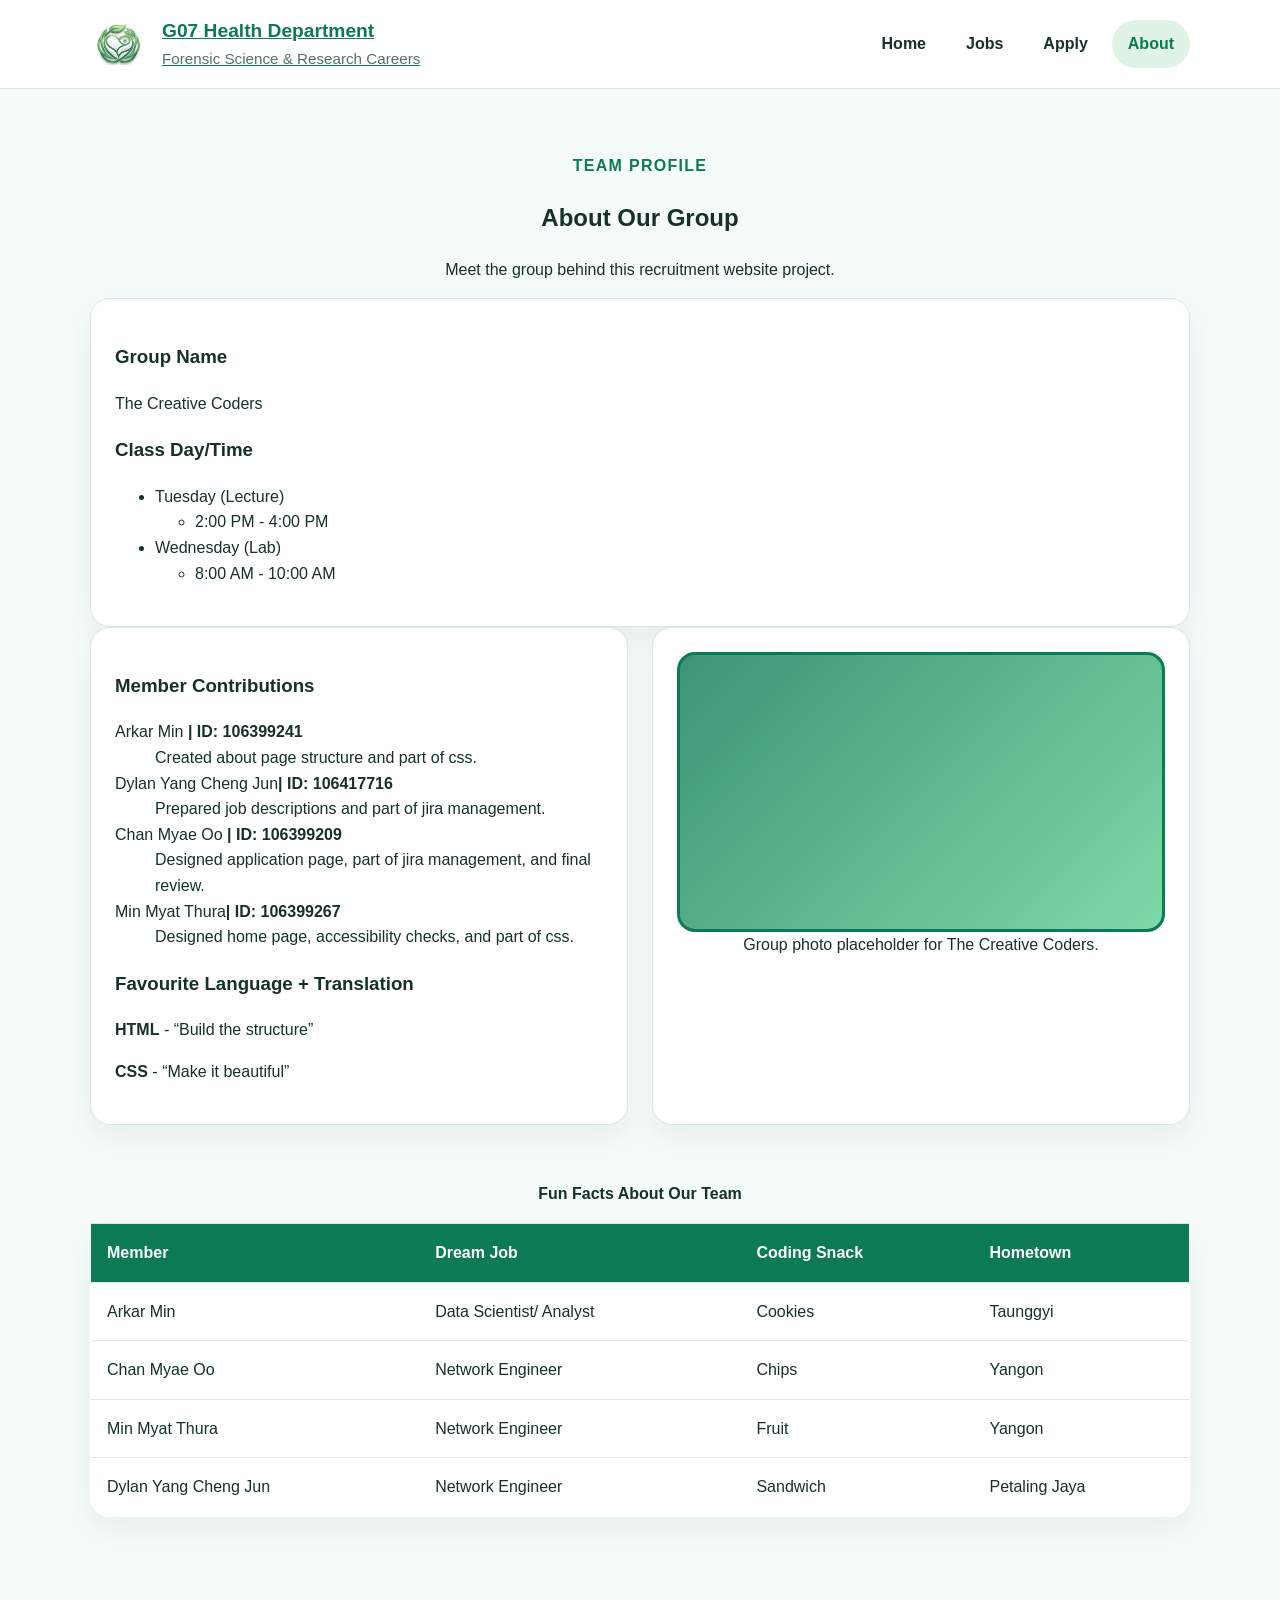
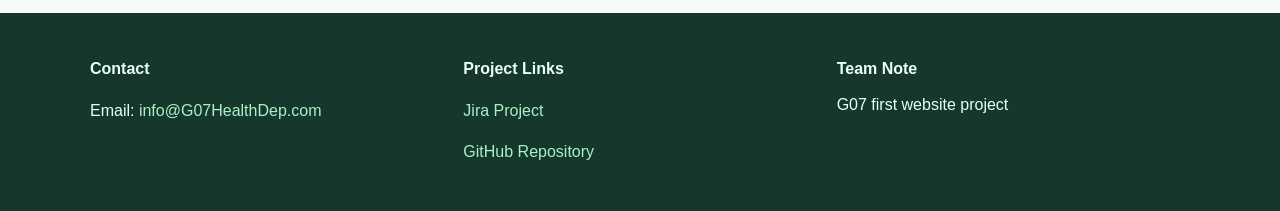
==== about.html @ f12ca59e "Merge branch 'main' of https://github.com/ChanMyae00/G07-Health-Recruitment-Web" ====
<!DOCTYPE html>
<html lang="en">
<head>
  <meta charset="UTF-8">
  <meta name="viewport" content="width=device-width, initial-scale=1.0">
  <meta name="description" content="About the team behind G07 Health Department website.">
  <title>G07 Health Department | About</title>
  <link rel="stylesheet" href="styles.css">
  <style>
    .student-id { font-weight: 700; }
  </style>
</head>
<body>
  <a class="skip-link" href="#main-content">Skip to main content</a>

  <header class="site-header">
    <div class="container nav-wrap">
     <a href="index.html" class="brand">
  <div class="brand-icon" aria-hidden="true"><img src="./LOGO.png" alt="G07 Health Department Logo"></div>
  <div>
    <h1 class="brand-name">G07 Health Department</h1>
    <p class="brand-tagline">Forensic Science & Research Careers</p>
  </div>
</a>

      <nav aria-label="Main navigation">
        <ul class="nav-menu">
          <li><a href="index.html">Home</a></li>
          <li><a href="jobs.html">Jobs</a></li>
          <li><a href="apply.html">Apply</a></li>
          <li><a href="about.html" aria-current="page">About</a></li>
        </ul>
      </nav>
    </div>
  </header>

  <main id="main-content" class="container section">
    <header class="page-header">
      <p class="eyebrow">Team Profile</p>
      <h2>About Our Group</h2>
      <p>Meet the group behind this recruitment website project.</p>
    </header>

    <section class="card">
      <h3>Group Name</h3>
      <p>The Creative Coders</p>

      <h3>Class Day/Time</h3>
      <ul>
        <li>Tuesday (Lecture)
          <ul>
            <li>2:00 PM - 4:00 PM</li>
          </ul>
        </li>
        <li>Wednesday (Lab)
          <ul>
            <li>8:00 AM - 10:00 AM</li>
          </ul>
        </li>
      </ul>
    </section>

    <section class="about-layout">
      <article class="card">
        <h3>Member Contributions</h3>
        <dl>
          <dt>Arkar Min <span class="student-id">| ID: 106399241</span></dt>
          <dd>Created about page structure and part of css.</dd>

          <dt>Dylan Yang Cheng Jun<span class="student-id">| ID: 106417716</span></dt>
          <dd>Prepared job descriptions and part of jira management.</dd>

          <dt>Chan Myae Oo <span class="student-id">| ID: 106399209</span></dt>
          <dd>Designed application page, part of jira management, and final review.</dd>

          <dt>Min Myat Thura<span class="student-id">| ID: 106399267</span></dt>
          <dd>Designed home page, accessibility checks, and part of css.</dd>
        </dl>

        <h3>Favourite Language + Translation</h3>
        <p><strong>HTML</strong> - “Build the structure”</p>
        <p><strong>CSS</strong> - “Make it beautiful”</p>
      </article>

      <article class="card">
        <figure class="team-figure">
          <div class="team-photo" role="img" aria-label="Placeholder group photo for the website team"></div>
          <figcaption>Group photo placeholder for The Creative Coders.</figcaption>
        </figure>
      </article>
    </section>

    <section class="section">
      <table class="fun-table">
        <caption>Fun Facts About Our Team</caption>
        <thead>
          <tr>
            <th scope="col">Member</th>
            <th scope="col">Dream Job</th>
            <th scope="col">Coding Snack</th>
            <th scope="col">Hometown</th>
          </tr>
        </thead>
        <tbody>
          <tr>
            <td>Arkar Min</td>
            <td>Data Scientist/ Analyst</td>
            <td>Cookies</td>
            <td>Taunggyi</td>
          </tr>
          <tr>
            <td>Chan Myae Oo</td>
            <td>Network Engineer</td>
            <td>Chips</td>
            <td>Yangon</td>
          </tr>
          <tr>
            <td>Min Myat Thura</td>
            <td>Network Engineer</td>
            <td>Fruit</td>
            <td>Yangon</td>
          </tr>
          <tr>
            <td>Dylan Yang Cheng Jun</td>
            <td>Network Engineer</td>
            <td>Sandwich</td>
            <td>Petaling Jaya</td>
          </tr>
        </tbody>
      </table>
    </section>
  </main>

  <footer class="site-footer">
    <div class="container footer-grid">
      <div>
        <h2>Contact</h2>
        <p>Email: <a href="mailto:info@G07HealthDep.com">info@G07HealthDep.com</a></p>
      </div>
      <div>
        <h2>Project Links</h2>
        <p><a href="#">Jira Project</a></p>
        <p><a href="#">GitHub Repository</a></p>
      </div>
      <div>
        <h2>Team Note</h2>
        <p style="margin-top: 0;">G07 first website project</p>
      </div>
    </div>
  </footer>
</body>
</html>
---- styles.css ----
/* =========================
   G07 Health Department CSS
   Basic, clean, and modern
   ========================= */

/* Reset / base styles */
* {
  box-sizing: border-box;
}

html {
  scroll-behavior: smooth;
}

body {
  margin: 0;
  font-family: Arial, Helvetica, sans-serif;
  line-height: 1.6;
  color: #173128;
  background: #f5fbf7;
}

img {
  max-width: 100%;
  display: block;
}

a {
  color: #0c7a52;
}

a:hover,
a:focus {
  color: #09573b;
}

.container {
  width: min(1100px, 92%);
  margin: 0 auto;
}

.section {
  padding: 3rem 0;
}

.section-soft {
  background: #eaf7f0;
  padding: 3rem 0;
}

.section-title,
.page-header {
  text-align: center;
}

.eyebrow {
  color: #0c7a52;
  font-weight: bold;
  text-transform: uppercase;
  letter-spacing: 0.08em;
  margin-bottom: 0.5rem;
}

/* Accessibility */
.skip-link {
  position: absolute;
  left: -9999px;
  top: 0;
  background: #ffffff;
  color: #000000;
  padding: 0.75rem 1rem;
  z-index: 999;
}

.skip-link:focus {
  left: 1rem;
  top: 1rem;
}

/* Header / navigation */
.site-header {
  background: #ffffff;
  border-bottom: 1px solid #d7eadf;
  position: sticky;
  top: 0;
  z-index: 20;
}

.nav-wrap {
  display: flex;
  justify-content: space-between;
  align-items: center;
  gap: 1rem;
  padding: 1rem 0;
}

.brand {
  display: flex;
  align-items: center;
  gap: 1rem;
}

.brand-icon {
  width: 56px;
  height: 56px;
  border-radius: 50%;
  display: grid;
  place-items: center;
  font-weight: bold;
}

.brand-name {
  font-size: 1.2rem;
  margin: 0;
}

.brand-tagline {
  margin: 0;
  color: #527267;
  font-size: 0.95rem;
}

.nav-menu {
  list-style: none;
  display: flex;
  flex-wrap: wrap;
  gap: 0.5rem;
  margin: 0;
  padding: 0;
}

.nav-menu a {
  text-decoration: none;
  display: inline-block;
  padding: 0.7rem 1rem;
  border-radius: 999px;
  color: #173128;
  font-weight: bold;
}

.nav-menu a:hover,
.nav-menu a:focus,
.nav-menu a[aria-current="page"] {
  background: #dff3e7;
  color: #0c7a52;
}

/* Buttons */
.button {
  display: inline-block;
  background: #0c7a52;
  color: #ffffff;
  text-decoration: none;
  border: 2px solid #0c7a52;
  padding: 0.85rem 1.2rem;
  border-radius: 999px;
  font-weight: bold;
  cursor: pointer;
}

.button:hover,
.button:focus {
  background: #09573b;
  border-color: #09573b;
  color: #ffffff;
}

.button-secondary {
  background: transparent;
  color: #0c7a52;
}

/* Hero / slideshow */
.hero {
  padding: 1.5rem 0 2rem;
}

.hero-slider {
  position: relative;
  overflow: hidden;
  border-radius: 24px;
  min-height: 520px;
  background: #dff3e7;
  box-shadow: 0 20px 40px rgba(17, 59, 42, 0.08);
}

.slides-track {
  display: flex;
  width: 300%;
  height: 520px;
  animation: slideShow 15s infinite;
}

.slide {
  width: 100%;
  min-height: 520px;
  background-size: cover;
  background-position: center;
}

.slide-one {
  background-image:
    linear-gradient(rgba(6, 52, 35, 0.35), rgba(6, 52, 35, 0.35)),
    url('https://images.unsplash.com/photo-1579154204601-01588f351e67?auto=format&fit=crop&w=1400&q=80');
}

.slide-two {
  background-image:
    linear-gradient(rgba(6, 52, 35, 0.35), rgba(6, 52, 35, 0.35)),
    url('https://dam.northwell.edu/m/7c26de5052c32b5d/Drupal-web_KIWH_AdobeStock_503731162.jpg');
}

.slide-three {
  background-image:
    linear-gradient(rgba(6, 52, 35, 0.35), rgba(6, 52, 35, 0.35)),
    url('https://images.unsplash.com/photo-1530497610245-94d3c16cda28?auto=format&fit=crop&w=1400&q=80');
}

.hero-overlay {
  position: absolute;
  inset: 0;
  display: flex;
  flex-direction: column;
  justify-content: center;
  align-items: flex-start;
  padding: 2rem;
  color: #ffffff;
  max-width: 700px;
}

.hero-overlay h2 {
  font-size: clamp(2rem, 4vw, 3.5rem);
  line-height: 1.1;
  margin: 0 0 1rem;
}

.hero-actions {
  display: flex;
  gap: 1rem;
  flex-wrap: wrap;
  margin-top: 1rem;
}

@keyframes slideShow {
  0%, 28% {
    transform: translateX(0);
  }
  33%, 61% {
    transform: translateX(-33.3333%);
  }
  66%, 94% {
    transform: translateX(-66.6666%);
  }
  100% {
    transform: translateX(0);
  }
}

/* Cards and grids */
.two-column,
.about-layout {
  display: grid;
  grid-template-columns: 1fr 1fr;
  gap: 1.5rem;
}

.grid-three {
  display: grid;
  grid-template-columns: repeat(3, 1fr);
  gap: 1.5rem;
}

.card,
.job-card,
.application-form,
.fun-table {
  background: #ffffff;
  border: 1px solid #d7eadf;
  border-radius: 20px;
  box-shadow: 0 12px 30px rgba(17, 59, 42, 0.06);
}

.card,
.job-card,
.application-form {
  padding: 1.5rem;
}

.feature-list {
  padding-left: 1.25rem;
}

/* Jobs page */
.job-aside {
  float: right;
  width: 25%;
  border: 2px solid #b7dfc7;
  margin: 0 0 1.5rem 1.5rem;
  padding: 1rem;
  border-radius: 18px;
  background: #f4fbf7;
}

.job-listing {
  display: grid;
  gap: 1.5rem;
}

.job-meta {
  margin: 0.25rem 0;
  color: #527267;
}

/* Apply form */
.application-form {
  max-width: 920px;
  margin: 0 auto;
}

.form-grid {
  display: grid;
  grid-template-columns: repeat(2, 1fr);
  gap: 1rem 1.25rem;
}

.full-width,
fieldset {
  grid-column: 1 / -1;
}

label,
legend {
  display: block;
  font-weight: bold;
  margin-bottom: 0.5rem;
}

input,
select,
textarea,
button {
  font: inherit;
}

input,
select,
textarea {
  resize: none;
  width: 100%;
  padding: 0.85rem 1rem;
  border: 1px solid #b7dfc7;
  border-radius: 12px;
  background: #ffffff;
}

fieldset {
  border: 1px solid #b7dfc7;
  border-radius: 12px;
  padding: 1rem;
}

fieldset label {
  display: inline-block;
  margin-right: 1rem;
  font-weight: normal;
}

.form-actions {
  display: flex;
  gap: 1rem;
  flex-wrap: wrap;
  margin-top: 1.5rem;
}

/* About page */
.team-figure {
  margin: 0;
  text-align: center;
}

.team-photo {
  min-height: 280px;
  border: 3px solid #0c7a52;
  border-radius: 18px;
  background:
    linear-gradient(135deg, rgba(12, 122, 82, 0.8), rgba(95, 207, 147, 0.8)),
    repeating-linear-gradient(
      45deg,
      rgba(255, 255, 255, 0.1),
      rgba(255, 255, 255, 0.1) 12px,
      rgba(255, 255, 255, 0.02) 12px,
      rgba(255, 255, 255, 0.02) 24px
    );
}

.fun-table {
  width: 100%;
  border-collapse: collapse;
  overflow: hidden;
}

.fun-table caption {
  font-weight: bold;
  margin-bottom: 1rem;
  padding-top: 0.5rem;
}

.fun-table th,
.fun-table td {
  padding: 1rem;
  border-bottom: 1px solid #d7eadf;
  text-align: left;
}

.fun-table th {
  background: #0c7a52;
  color: #ffffff;
}

.fun-table tbody tr:hover {
  background: #edf8f1;
}

/* Footer */
.site-footer {
  background: #16382c;
  color: #e9fff4;
  padding: 30px 0;

  width: 100%;
}

.footer-grid {
  width: min(1100px, 92%);
  margin: 0 auto;

  display: grid;
  grid-template-columns: repeat(3, 1fr);
  gap: 20px;
}

.site-footer a {
  color: #aaf0c8;
  text-decoration: none;
}

.site-footer a:hover {
  text-decoration: underline;
}

.site-footer h2 {
  font-size: 16px;
  margin-bottom: 10px;
}

/* Responsive */
@media (max-width: 900px) {
  .nav-wrap,
  .two-column,
  .about-layout,
  .grid-three,
  .footer-grid,
  .form-grid {
    grid-template-columns: 1fr;
  }

  .nav-wrap {
    display: block;
  }

  .nav-menu {
    margin-top: 1rem;
  }

  .job-aside {
    float: none;
    width: 100%;
    margin: 0 0 1.5rem;
  }

  .hero-slider,
  .slides-track,
  .slide {
    min-height: 440px;
    height: 440px;
  }
}

@media (max-width: 600px) {
  .hero-overlay {
    padding: 1.5rem;
  }

  .hero-actions,
  .form-actions {
    flex-direction: column;
  }

  .button {
    text-align: center;
  }
}
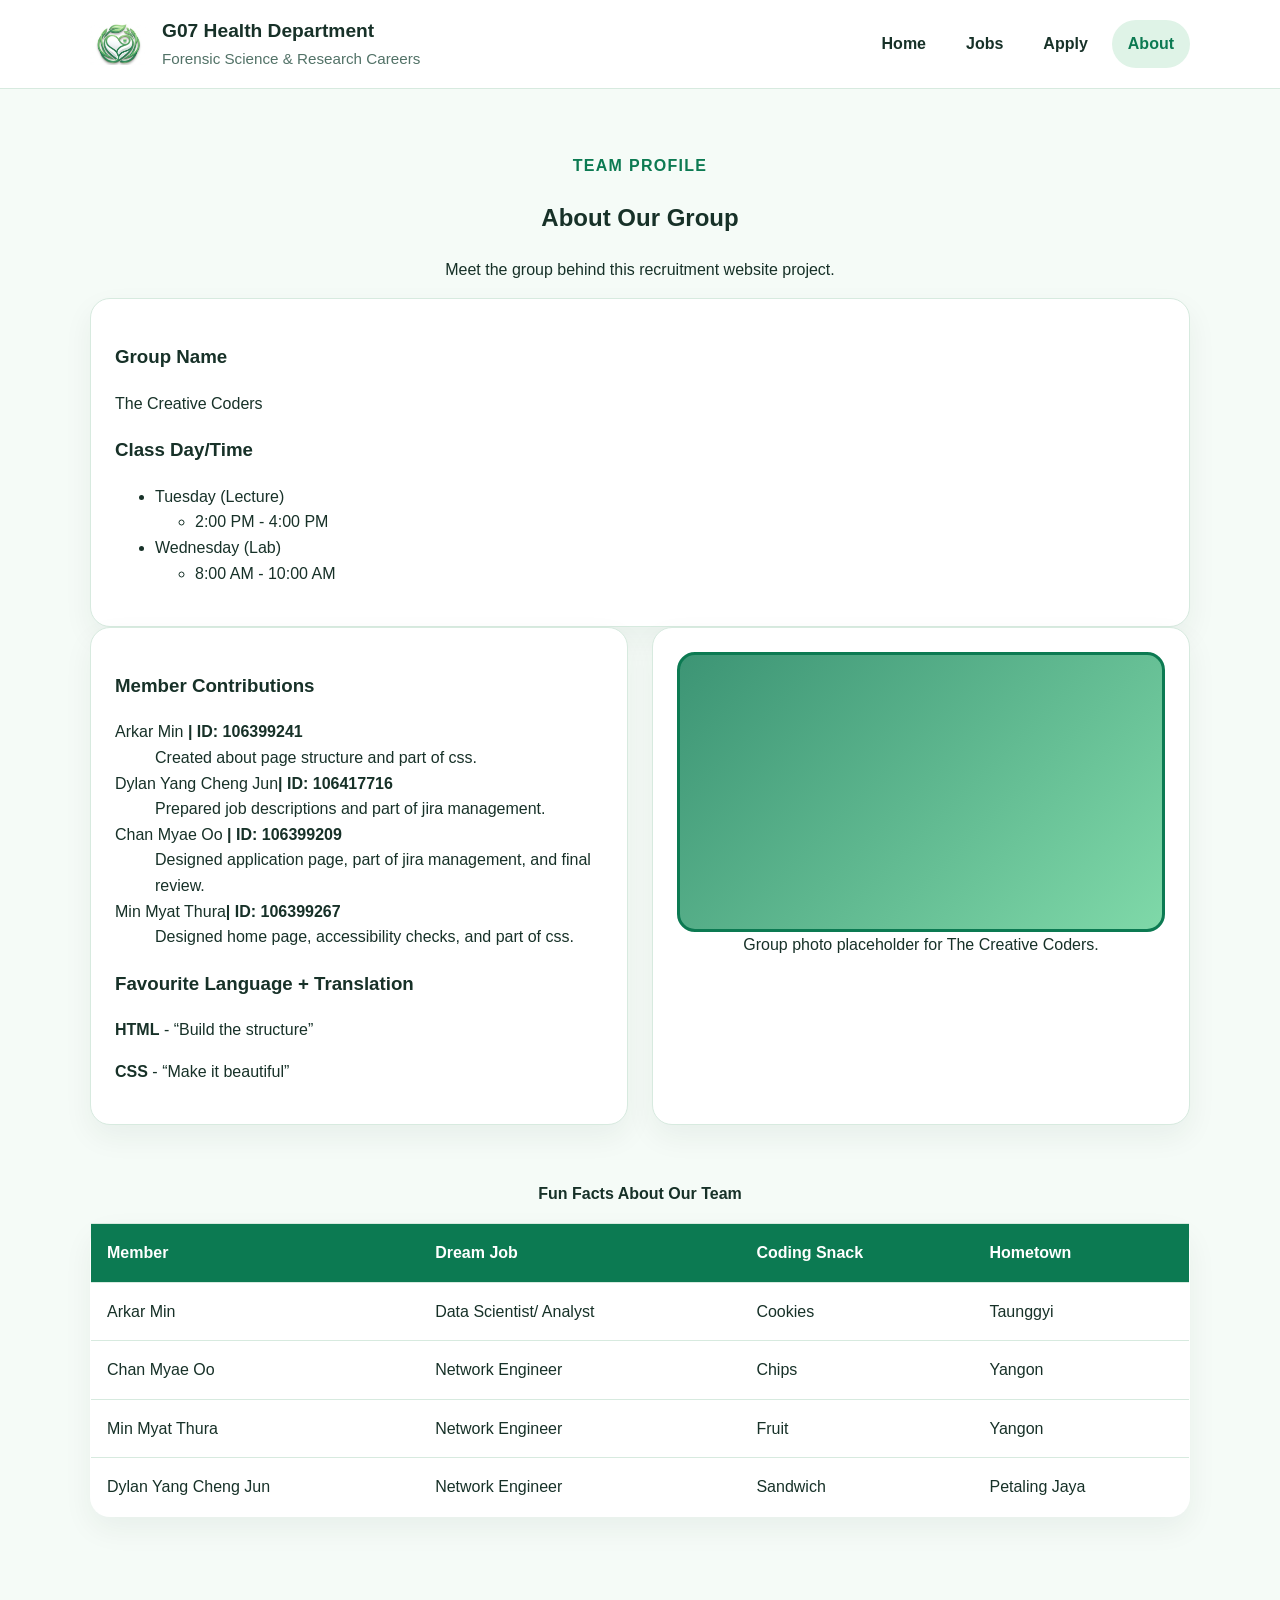
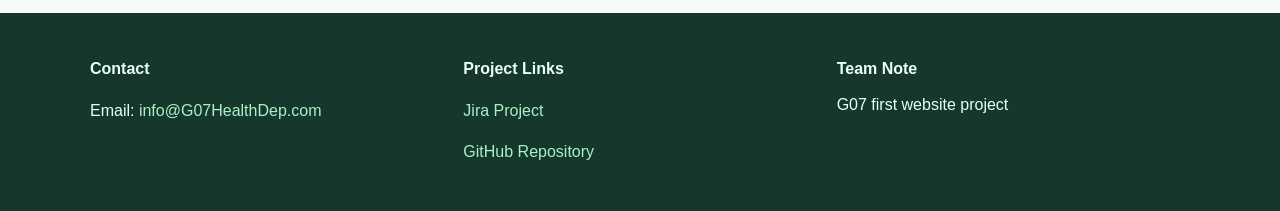
==== commit 25c88fb2: "modified:   about.html 	modified:   apply.html 	modified:   index.html 	modified:   jobs.html" ====
--- a/about.html
+++ b/about.html
@@ -140,7 +140,7 @@
       <div>
         <h2>Project Links</h2>
         <p><a href="#">Jira Project</a></p>
-        <p><a href="#">GitHub Repository</a></p>
+        <p><a href="https://github.com/ChanMyae00/G07-Health-Recruitment-Web.git">GitHub Repository</a></p>
       </div>
       <div>
         <h2>Team Note</h2>
--- a/styles.css
+++ b/styles.css
@@ -78,6 +78,18 @@
 }
 
 /* Header / navigation */
+
+.brand {
+  text-decoration: none;
+  color: inherit;
+}
+
+
+.nav-menu a {
+  text-decoration: none;
+}
+
+
 .site-header {
   background: #ffffff;
   border-bottom: 1px solid #d7eadf;
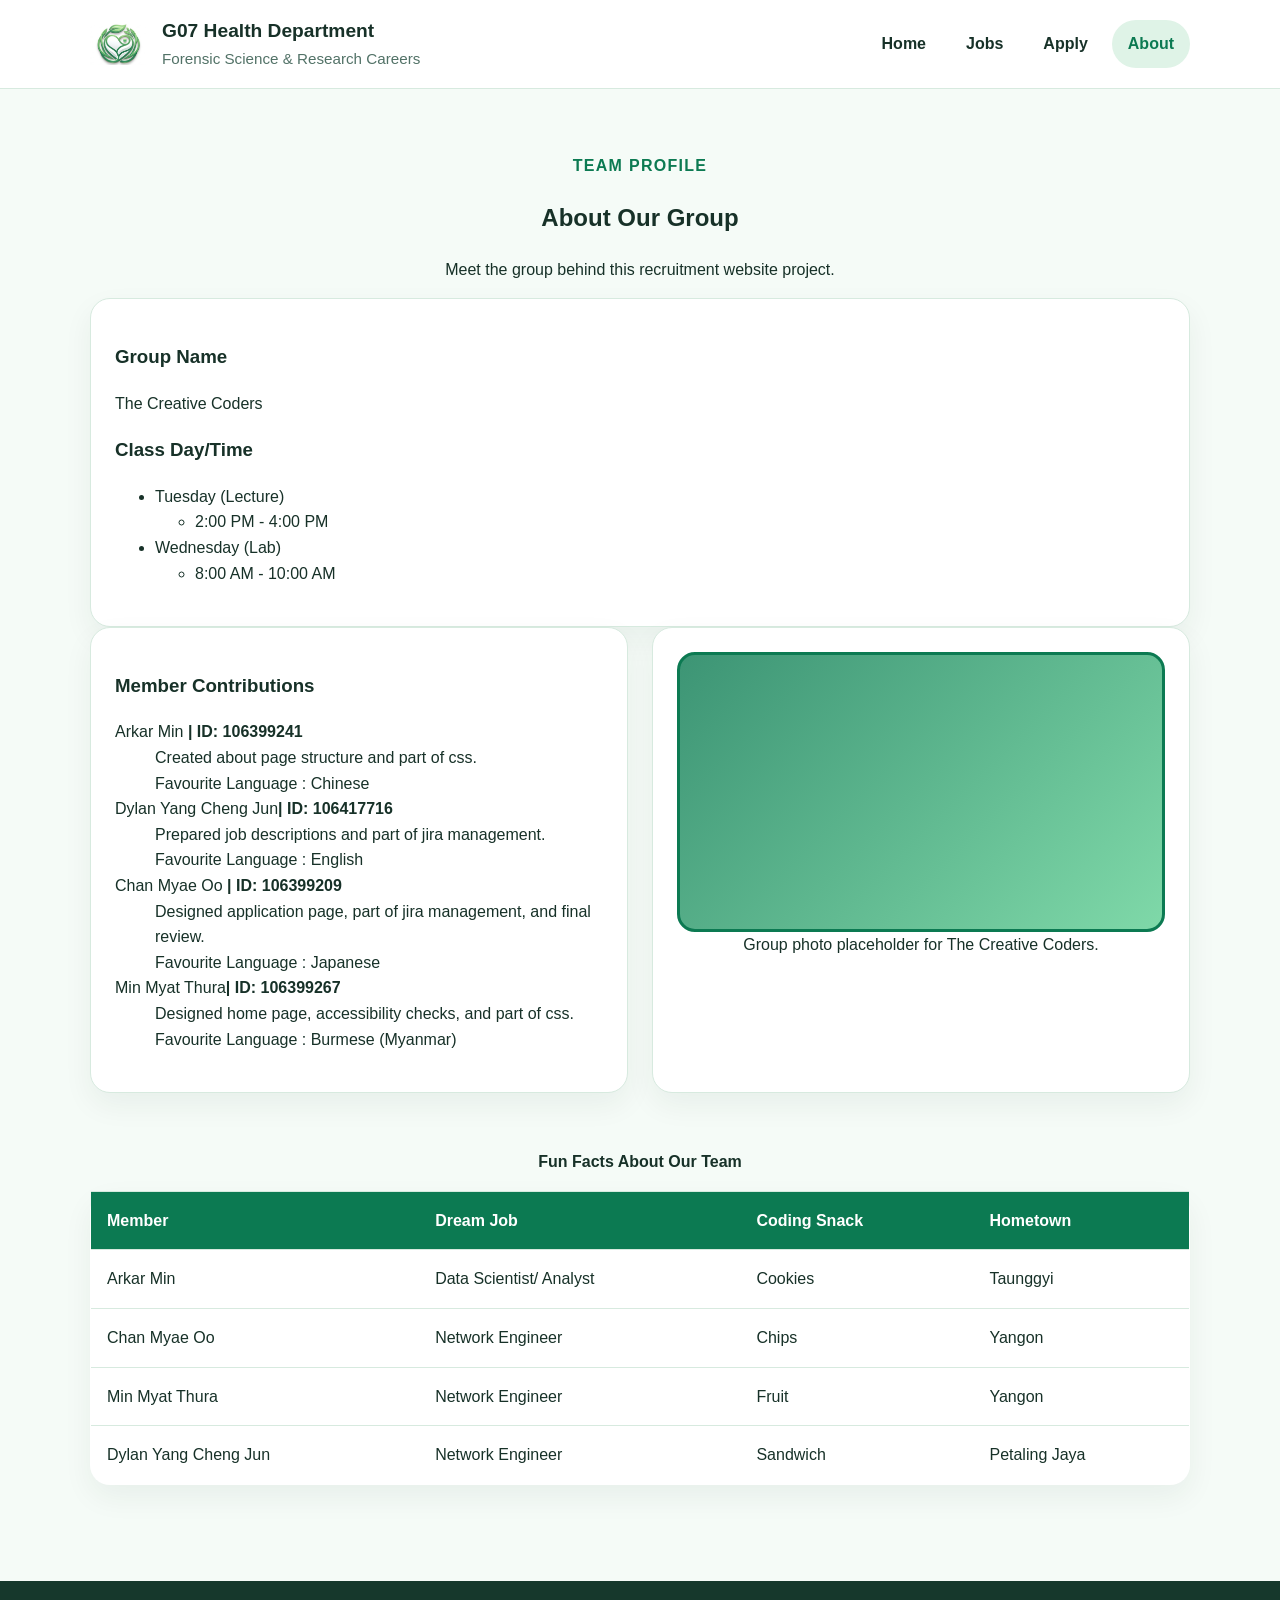
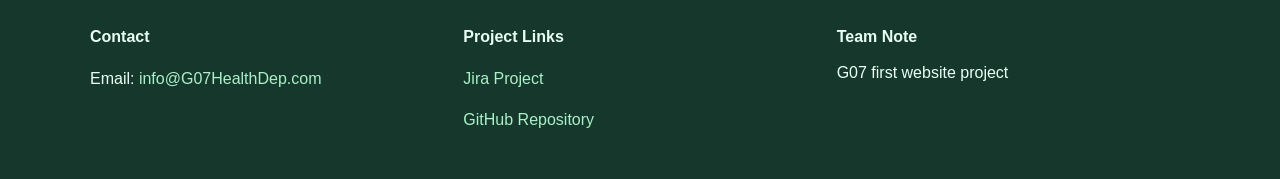
==== commit 8c0795bf: "modified:   about.html" ====
--- a/about.html
+++ b/about.html
@@ -66,20 +66,21 @@
         <dl>
           <dt>Arkar Min <span class="student-id">| ID: 106399241</span></dt>
           <dd>Created about page structure and part of css.</dd>
+          <dd>Favourite Language : Chinese</dd>
 
           <dt>Dylan Yang Cheng Jun<span class="student-id">| ID: 106417716</span></dt>
           <dd>Prepared job descriptions and part of jira management.</dd>
+          <dd>Favourite Language : English</dd>
 
           <dt>Chan Myae Oo <span class="student-id">| ID: 106399209</span></dt>
           <dd>Designed application page, part of jira management, and final review.</dd>
+          <dd>Favourite Language : Japanese</dd>
 
           <dt>Min Myat Thura<span class="student-id">| ID: 106399267</span></dt>
           <dd>Designed home page, accessibility checks, and part of css.</dd>
+          <dd>Favourite Language : Burmese (Myanmar)</dd>
         </dl>
 
-        <h3>Favourite Language + Translation</h3>
-        <p><strong>HTML</strong> - “Build the structure”</p>
-        <p><strong>CSS</strong> - “Make it beautiful”</p>
       </article>
 
       <article class="card">
@@ -140,7 +141,7 @@
       <div>
         <h2>Project Links</h2>
         <p><a href="#">Jira Project</a></p>
-        <p><a href="https://github.com/ChanMyae00/G07-Health-Recruitment-Web.git">GitHub Repository</a></p>
+        <p><a href="#">GitHub Repository</a></p>
       </div>
       <div>
         <h2>Team Note</h2>
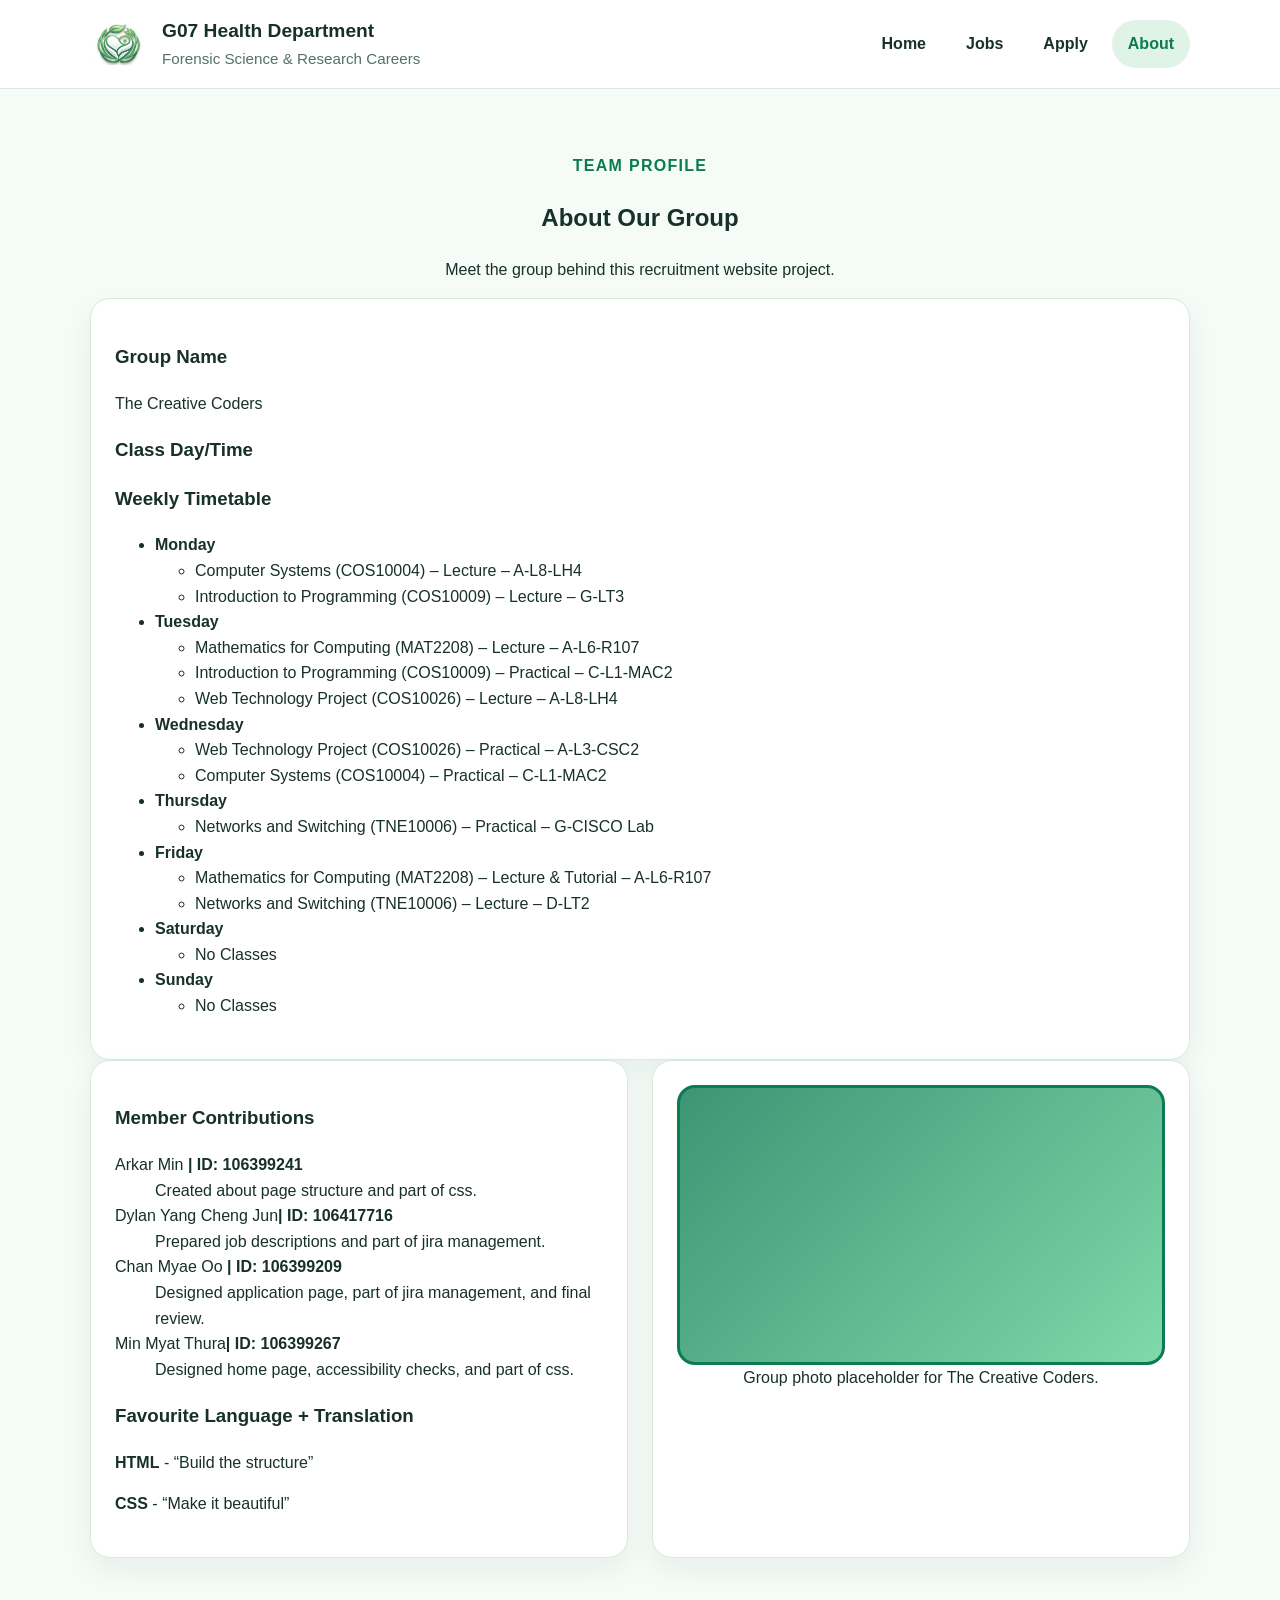
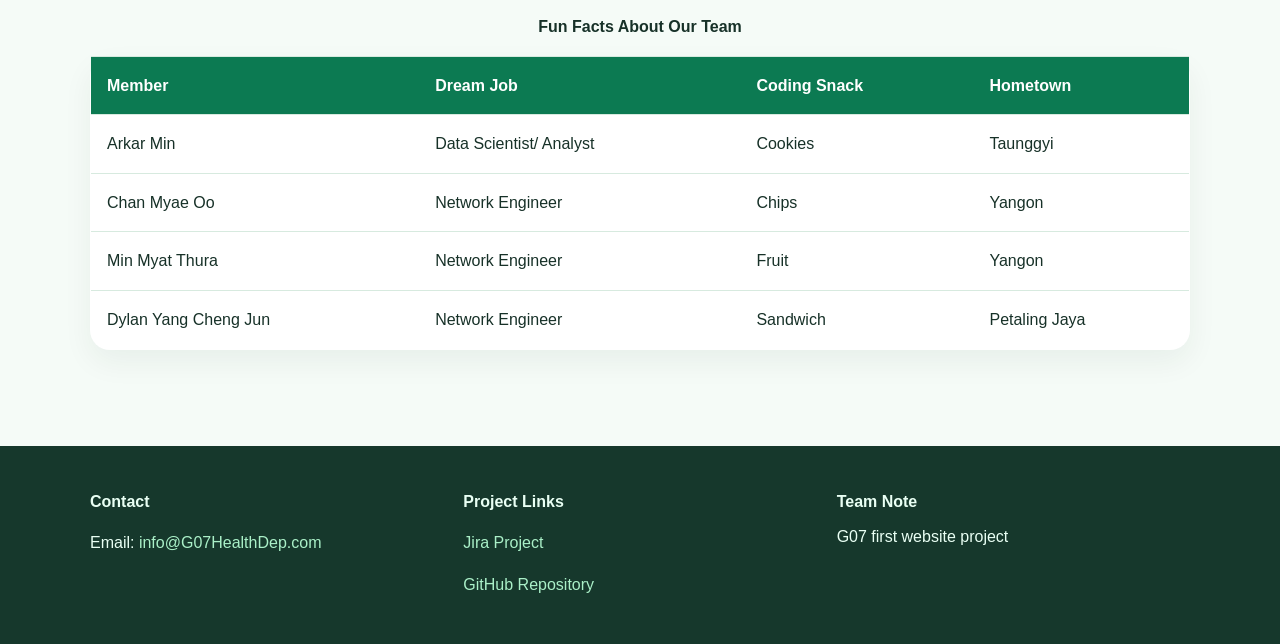
==== commit 346f859e: "modified:   about.html 	modified:   apply.html 	modified:   index.html 	modified:   jobs.html     mo" ====
--- a/about.html
+++ b/about.html
@@ -46,18 +46,56 @@
       <p>The Creative Coders</p>
 
       <h3>Class Day/Time</h3>
+       <h3>Weekly Timetable</h3>
+
+  <ul>
+    <li><strong>Monday</strong>
       <ul>
-        <li>Tuesday (Lecture)
-          <ul>
-            <li>2:00 PM - 4:00 PM</li>
-          </ul>
-        </li>
-        <li>Wednesday (Lab)
-          <ul>
-            <li>8:00 AM - 10:00 AM</li>
-          </ul>
-        </li>
+        <li>Computer Systems (COS10004) – Lecture – A-L8-LH4</li>
+        <li>Introduction to Programming (COS10009) – Lecture – G-LT3</li>
       </ul>
+    </li>
+
+    <li><strong>Tuesday</strong>
+      <ul>
+        <li>Mathematics for Computing (MAT2208) – Lecture – A-L6-R107</li>
+        <li>Introduction to Programming (COS10009) – Practical – C-L1-MAC2</li>
+        <li>Web Technology Project (COS10026) – Lecture – A-L8-LH4</li>
+      </ul>
+    </li>
+
+    <li><strong>Wednesday</strong>
+      <ul>
+        <li>Web Technology Project (COS10026) – Practical – A-L3-CSC2</li>
+        <li>Computer Systems (COS10004) – Practical – C-L1-MAC2</li>
+      </ul>
+    </li>
+
+    <li><strong>Thursday</strong>
+      <ul>
+        <li>Networks and Switching (TNE10006) – Practical – G-CISCO Lab</li>
+      </ul>
+    </li>
+
+    <li><strong>Friday</strong>
+      <ul>
+        <li>Mathematics for Computing (MAT2208) – Lecture & Tutorial – A-L6-R107</li>
+        <li>Networks and Switching (TNE10006) – Lecture – D-LT2</li>
+      </ul>
+    </li>
+
+    <li><strong>Saturday</strong>
+      <ul>
+        <li>No Classes</li>
+      </ul>
+    </li>
+
+    <li><strong>Sunday</strong>
+      <ul>
+        <li>No Classes</li>
+      </ul>
+    </li>
+  </ul>
     </section>
 
     <section class="about-layout">
@@ -66,21 +104,20 @@
         <dl>
           <dt>Arkar Min <span class="student-id">| ID: 106399241</span></dt>
           <dd>Created about page structure and part of css.</dd>
-          <dd>Favourite Language : Chinese</dd>
 
           <dt>Dylan Yang Cheng Jun<span class="student-id">| ID: 106417716</span></dt>
           <dd>Prepared job descriptions and part of jira management.</dd>
-          <dd>Favourite Language : English</dd>
 
           <dt>Chan Myae Oo <span class="student-id">| ID: 106399209</span></dt>
           <dd>Designed application page, part of jira management, and final review.</dd>
-          <dd>Favourite Language : Japanese</dd>
 
           <dt>Min Myat Thura<span class="student-id">| ID: 106399267</span></dt>
           <dd>Designed home page, accessibility checks, and part of css.</dd>
-          <dd>Favourite Language : Burmese (Myanmar)</dd>
         </dl>
 
+        <h3>Favourite Language + Translation</h3>
+        <p><strong>HTML</strong> - “Build the structure”</p>
+        <p><strong>CSS</strong> - “Make it beautiful”</p>
       </article>
 
       <article class="card">
@@ -140,8 +177,8 @@
       </div>
       <div>
         <h2>Project Links</h2>
-        <p><a href="#">Jira Project</a></p>
-        <p><a href="#">GitHub Repository</a></p>
+        <p><a href="https://chanmyaeoo.atlassian.net/jira/software/projects/GHRW/summary?atlOrigin=eyJpIjoiMjRjMmI4YTZhYjc0NGNiNmJlZmMxMjY5ZmQ1MmZiNDAiLCJwIjoiaiJ9">Jira Project</a></p>
+        <p><a href="https://github.com/ChanMyae00/G07-Health-Recruitment-Web.git">GitHub Repository</a></p>
       </div>
       <div>
         <h2>Team Note</h2>
--- a/styles.css
+++ b/styles.css
@@ -213,19 +213,19 @@
 .slide-one {
   background-image:
     linear-gradient(rgba(6, 52, 35, 0.35), rgba(6, 52, 35, 0.35)),
-    url('https://images.unsplash.com/photo-1579154204601-01588f351e67?auto=format&fit=crop&w=1400&q=80');
+    url('https://www.stevenson.edu/wp-content/uploads/iStock-471449282_996x554.jpg') 
 }
 
 .slide-two {
   background-image:
     linear-gradient(rgba(6, 52, 35, 0.35), rgba(6, 52, 35, 0.35)),
-    url('https://dam.northwell.edu/m/7c26de5052c32b5d/Drupal-web_KIWH_AdobeStock_503731162.jpg');
+    url('https://dam.northwell.edu/m/7c26de5052c32b5d/Drupal-web_KIWH_AdobeStock_503731162.jpg') 
 }
 
 .slide-three {
   background-image:
     linear-gradient(rgba(6, 52, 35, 0.35), rgba(6, 52, 35, 0.35)),
-    url('https://images.unsplash.com/photo-1530497610245-94d3c16cda28?auto=format&fit=crop&w=1400&q=80');
+    url('https://www.shutterstock.com/shutterstock/videos/3594243857/thumb/1.jpg?ip=x480')
 }
 
 .hero-overlay {
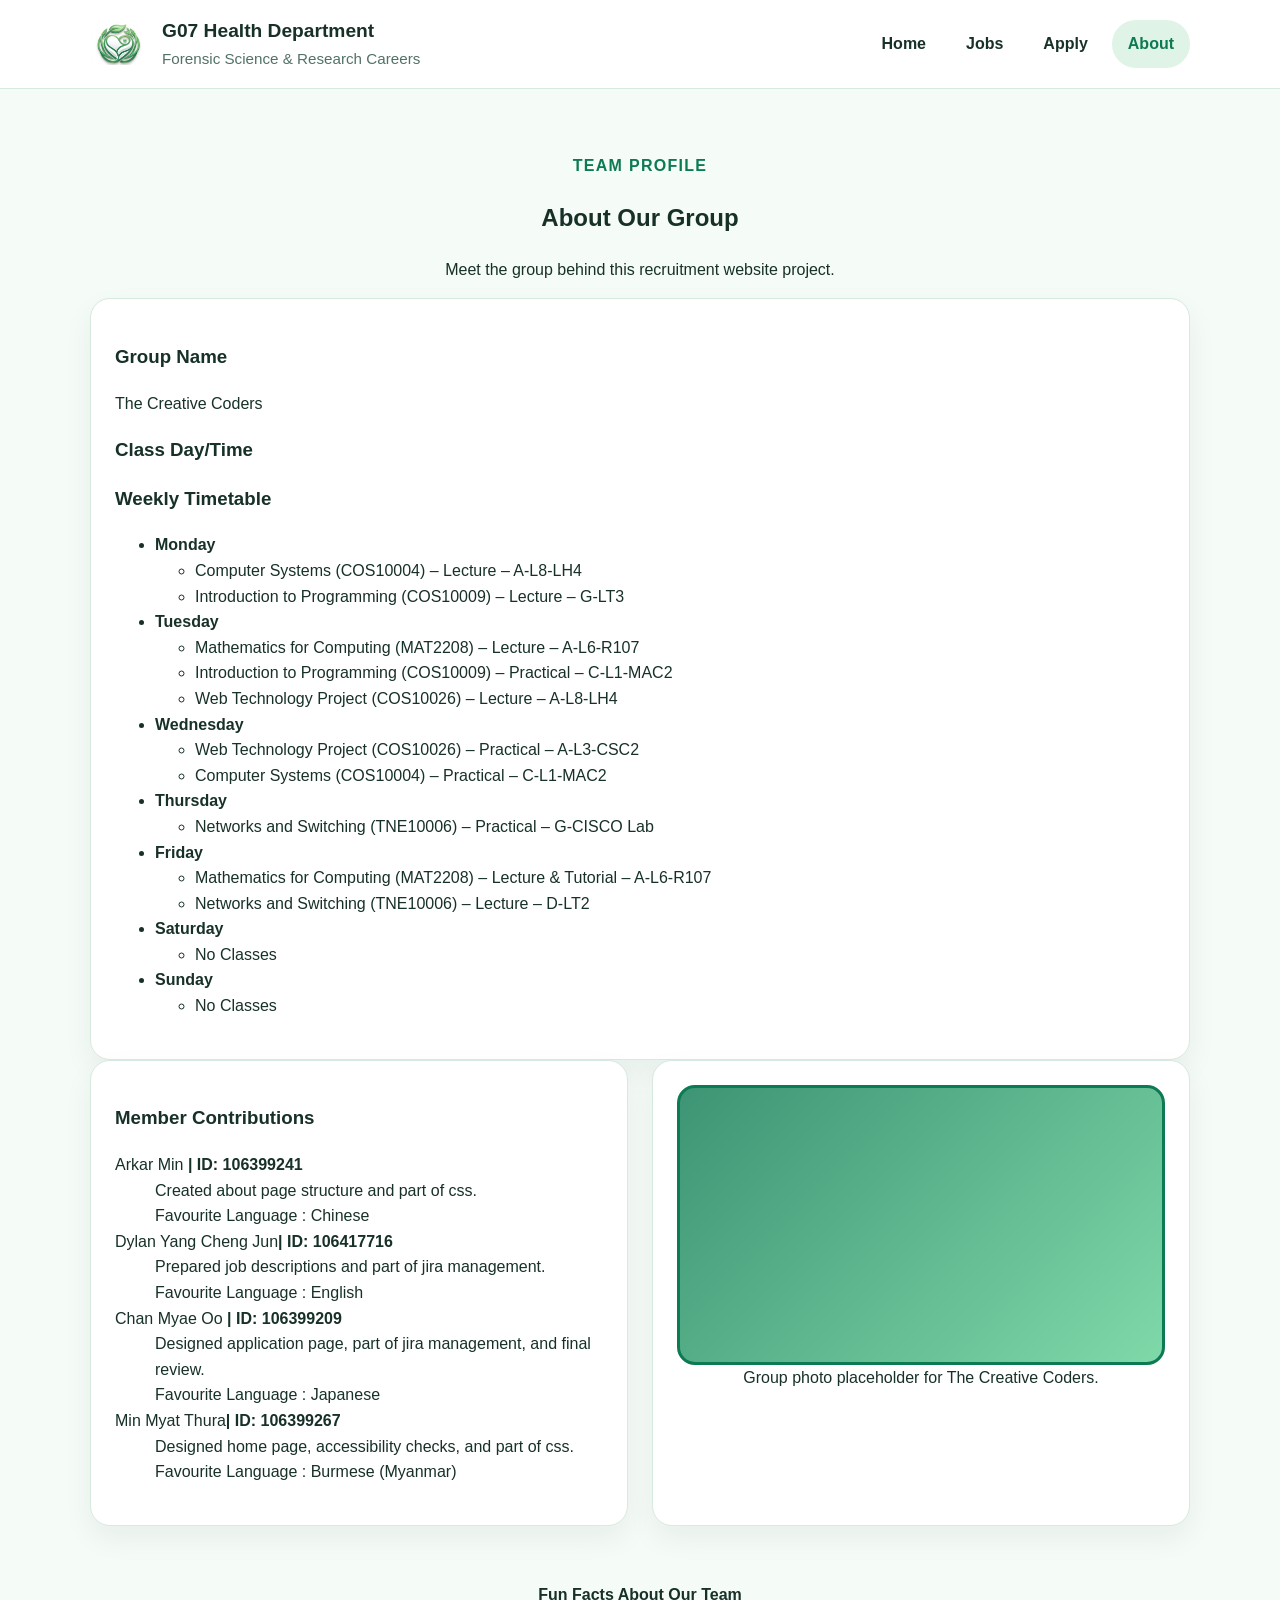
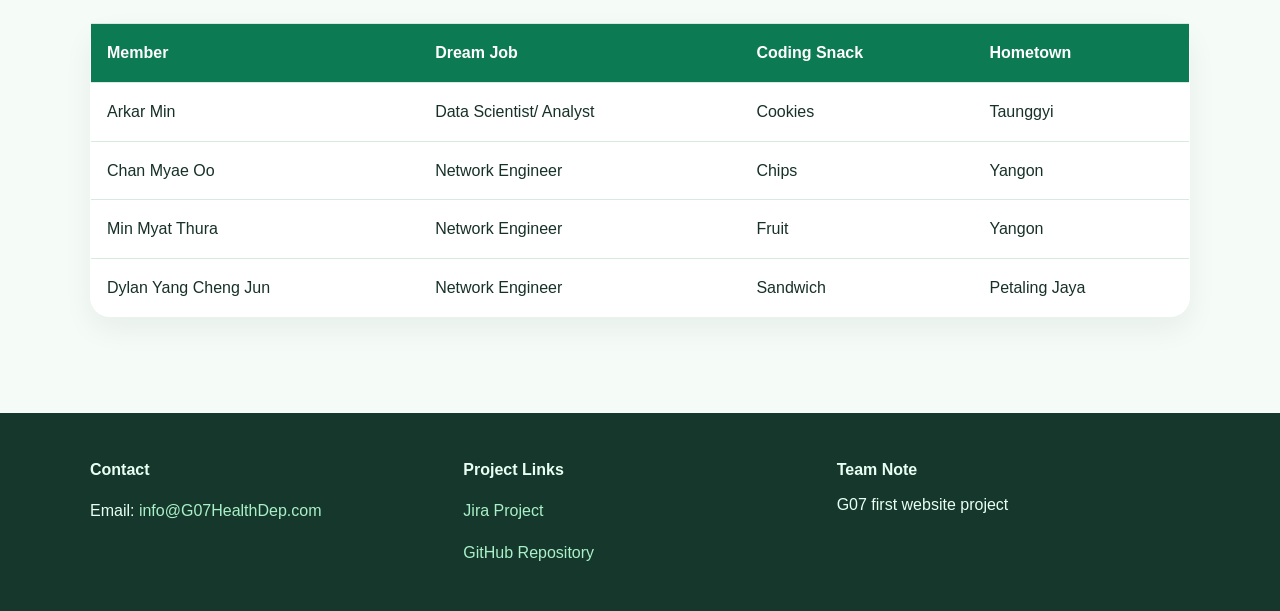
==== commit 5b2b38aa: "Merge branch 'main' of https://github.com/ChanMyae00/G07-Health-Recruitment-Web" ====
--- a/about.html
+++ b/about.html
@@ -104,20 +104,21 @@
         <dl>
           <dt>Arkar Min <span class="student-id">| ID: 106399241</span></dt>
           <dd>Created about page structure and part of css.</dd>
+          <dd>Favourite Language : Chinese</dd>
 
           <dt>Dylan Yang Cheng Jun<span class="student-id">| ID: 106417716</span></dt>
           <dd>Prepared job descriptions and part of jira management.</dd>
+          <dd>Favourite Language : English</dd>
 
           <dt>Chan Myae Oo <span class="student-id">| ID: 106399209</span></dt>
           <dd>Designed application page, part of jira management, and final review.</dd>
+          <dd>Favourite Language : Japanese</dd>
 
           <dt>Min Myat Thura<span class="student-id">| ID: 106399267</span></dt>
           <dd>Designed home page, accessibility checks, and part of css.</dd>
+          <dd>Favourite Language : Burmese (Myanmar)</dd>
         </dl>
 
-        <h3>Favourite Language + Translation</h3>
-        <p><strong>HTML</strong> - “Build the structure”</p>
-        <p><strong>CSS</strong> - “Make it beautiful”</p>
       </article>
 
       <article class="card">
@@ -177,7 +178,7 @@
       </div>
       <div>
         <h2>Project Links</h2>
-        <p><a href="https://chanmyaeoo.atlassian.net/jira/software/projects/GHRW/summary?atlOrigin=eyJpIjoiMjRjMmI4YTZhYjc0NGNiNmJlZmMxMjY5ZmQ1MmZiNDAiLCJwIjoiaiJ9">Jira Project</a></p>
+        <p><a href="#">Jira Project</a></p>
         <p><a href="https://github.com/ChanMyae00/G07-Health-Recruitment-Web.git">GitHub Repository</a></p>
       </div>
       <div>
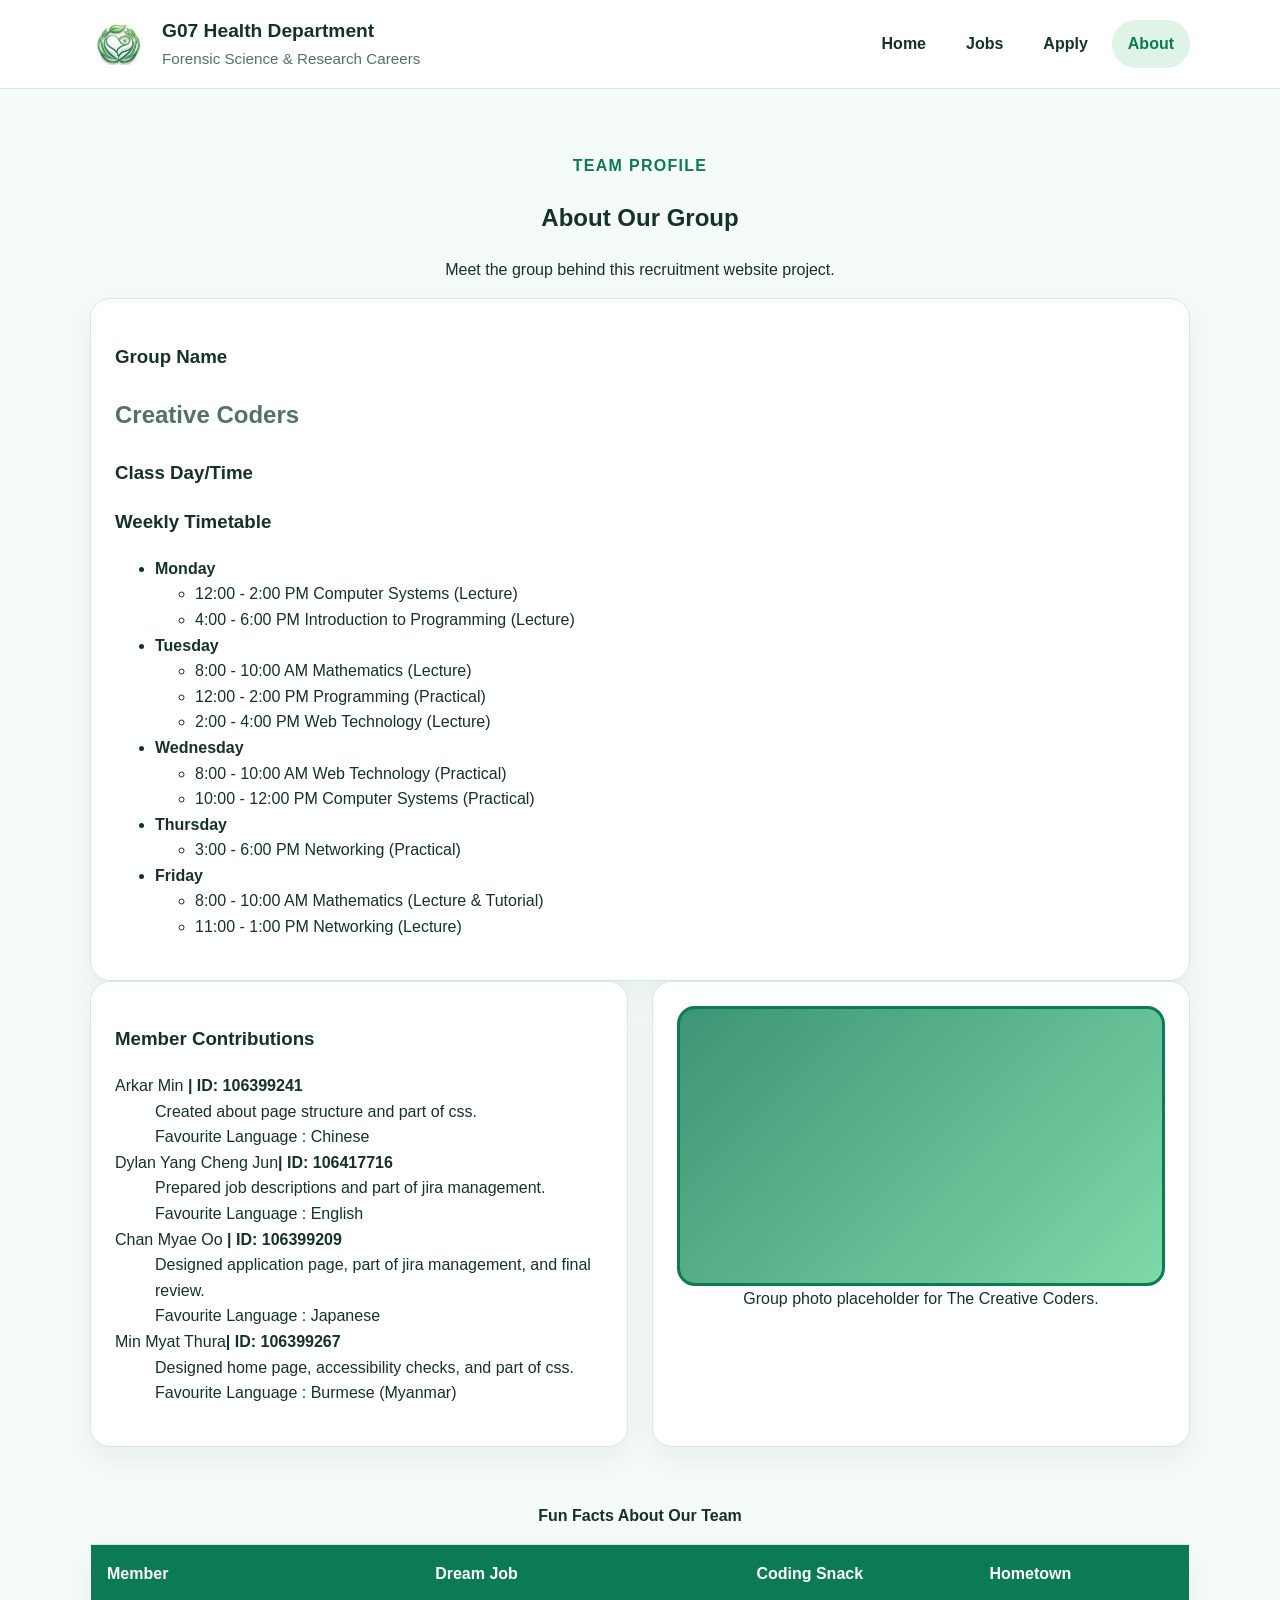
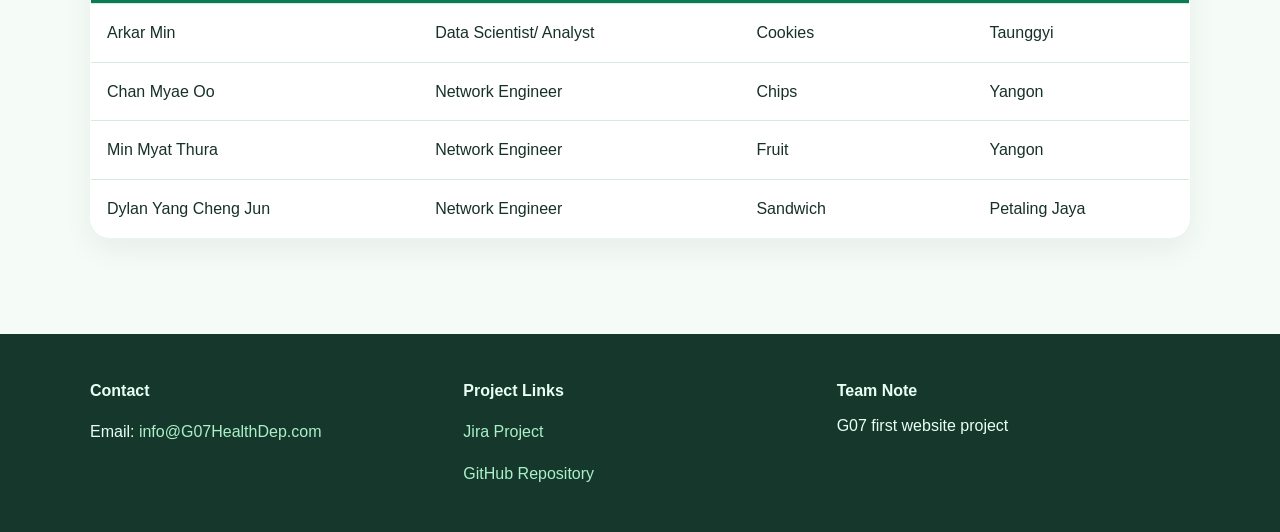
==== commit 108d7822: "modified:   about.html 	modified:   apply.html 	modified:   index.html     modified:   jobs.html" ====
--- a/about.html
+++ b/about.html
@@ -43,56 +43,44 @@
 
     <section class="card">
       <h3>Group Name</h3>
-      <p>The Creative Coders</p>
+      <h2><p style="color: #527267"><strong>Creative Coders</strong> </p></h2>
 
       <h3>Class Day/Time</h3>
        <h3>Weekly Timetable</h3>
 
-  <ul>
+    <ul>
     <li><strong>Monday</strong>
       <ul>
-        <li>Computer Systems (COS10004) – Lecture – A-L8-LH4</li>
-        <li>Introduction to Programming (COS10009) – Lecture – G-LT3</li>
+        <li>12:00 - 2:00 PM Computer Systems (Lecture)</li>
+        <li>4:00 - 6:00 PM Introduction to Programming (Lecture)</li>
       </ul>
     </li>
 
     <li><strong>Tuesday</strong>
       <ul>
-        <li>Mathematics for Computing (MAT2208) – Lecture – A-L6-R107</li>
-        <li>Introduction to Programming (COS10009) – Practical – C-L1-MAC2</li>
-        <li>Web Technology Project (COS10026) – Lecture – A-L8-LH4</li>
+        <li>8:00 - 10:00 AM Mathematics (Lecture)</li>
+        <li>12:00 - 2:00 PM Programming (Practical)</li>
+        <li>2:00 - 4:00 PM Web Technology (Lecture)</li>
       </ul>
     </li>
 
     <li><strong>Wednesday</strong>
       <ul>
-        <li>Web Technology Project (COS10026) – Practical – A-L3-CSC2</li>
-        <li>Computer Systems (COS10004) – Practical – C-L1-MAC2</li>
+        <li>8:00 - 10:00 AM Web Technology (Practical)</li>
+        <li>10:00 - 12:00 PM Computer Systems (Practical)</li>
       </ul>
     </li>
 
     <li><strong>Thursday</strong>
       <ul>
-        <li>Networks and Switching (TNE10006) – Practical – G-CISCO Lab</li>
+        <li>3:00 - 6:00 PM Networking (Practical)</li>
       </ul>
     </li>
 
     <li><strong>Friday</strong>
       <ul>
-        <li>Mathematics for Computing (MAT2208) – Lecture & Tutorial – A-L6-R107</li>
-        <li>Networks and Switching (TNE10006) – Lecture – D-LT2</li>
-      </ul>
-    </li>
-
-    <li><strong>Saturday</strong>
-      <ul>
-        <li>No Classes</li>
-      </ul>
-    </li>
-
-    <li><strong>Sunday</strong>
-      <ul>
-        <li>No Classes</li>
+        <li>8:00 - 10:00 AM Mathematics (Lecture & Tutorial)</li>
+        <li>11:00 - 1:00 PM Networking (Lecture)</li>
       </ul>
     </li>
   </ul>
@@ -178,8 +166,8 @@
       </div>
       <div>
         <h2>Project Links</h2>
-        <p><a href="#">Jira Project</a></p>
-        <p><a href="https://github.com/ChanMyae00/G07-Health-Recruitment-Web.git">GitHub Repository</a></p>
+        <p><a href="https://chanmyaeoo.atlassian.net/jira/software/projects/GHRW/summary?atlOrigin=eyJpIjoiMjRjMmI4YTZhYjc0NGNiNmJlZmMxMjY5ZmQ1MmZiNDAiLCJwIjoiaiJ9" target="_blank">Jira Project</a></p>
+        <p><a href="https://github.com/ChanMyae00/G07-Health-Recruitment-Web.git" target="_blank">GitHub Repository</a></p>
       </div>
       <div>
         <h2>Team Note</h2>
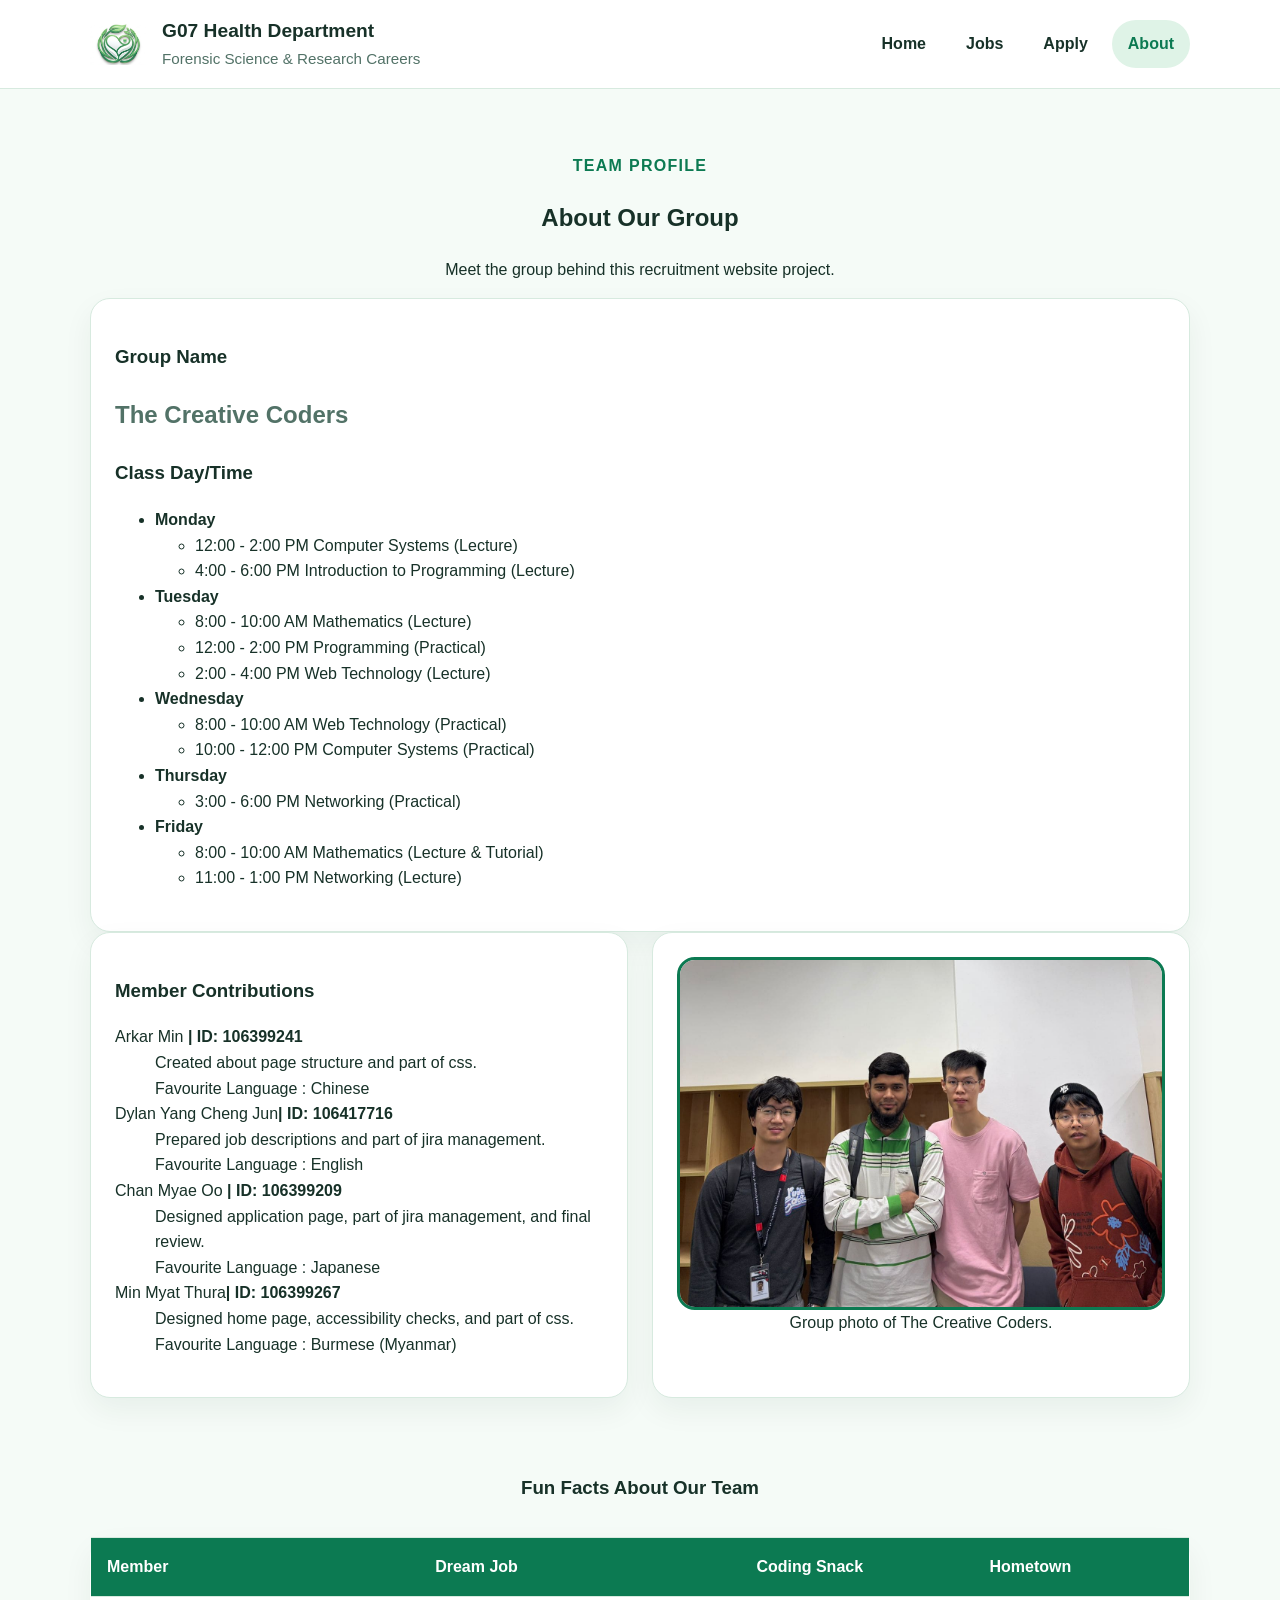
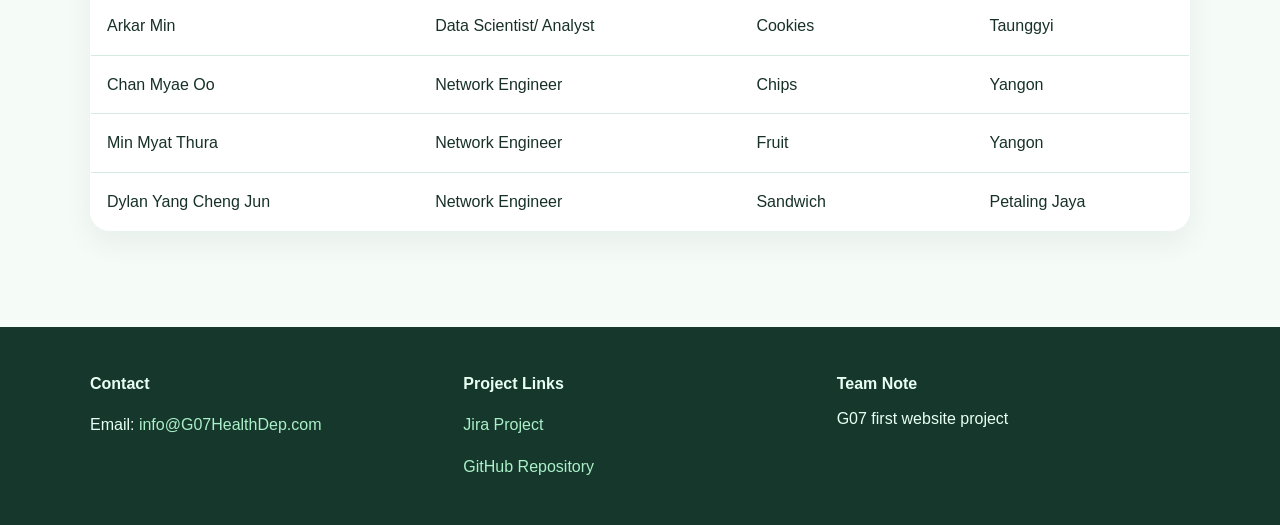
==== commit 6baec076: "modified:   README.md modified:   about.html new file:   group-photo.jpg" ====
--- a/about.html
+++ b/about.html
@@ -43,11 +43,9 @@
 
     <section class="card">
       <h3>Group Name</h3>
-      <h2><p style="color: #527267"><strong>Creative Coders</strong> </p></h2>
+      <h2><p style="color: #527267"><strong>The Creative Coders</strong> </p></h2>
 
       <h3>Class Day/Time</h3>
-       <h3>Weekly Timetable</h3>
-
     <ul>
     <li><strong>Monday</strong>
       <ul>
@@ -111,15 +109,15 @@
 
       <article class="card">
         <figure class="team-figure">
-          <div class="team-photo" role="img" aria-label="Placeholder group photo for the website team"></div>
-          <figcaption>Group photo placeholder for The Creative Coders.</figcaption>
+          <img src="group-photo.jpg" alt="Group photo of The Creative Coders" class="team-photo">
+          <figcaption>Group photo of The Creative Coders.</figcaption>
         </figure>
       </article>
     </section>
 
     <section class="section">
       <table class="fun-table">
-        <caption>Fun Facts About Our Team</caption>
+        <caption><h3>Fun Facts About Our Team</h3></caption>
         <thead>
           <tr>
             <th scope="col">Member</th>
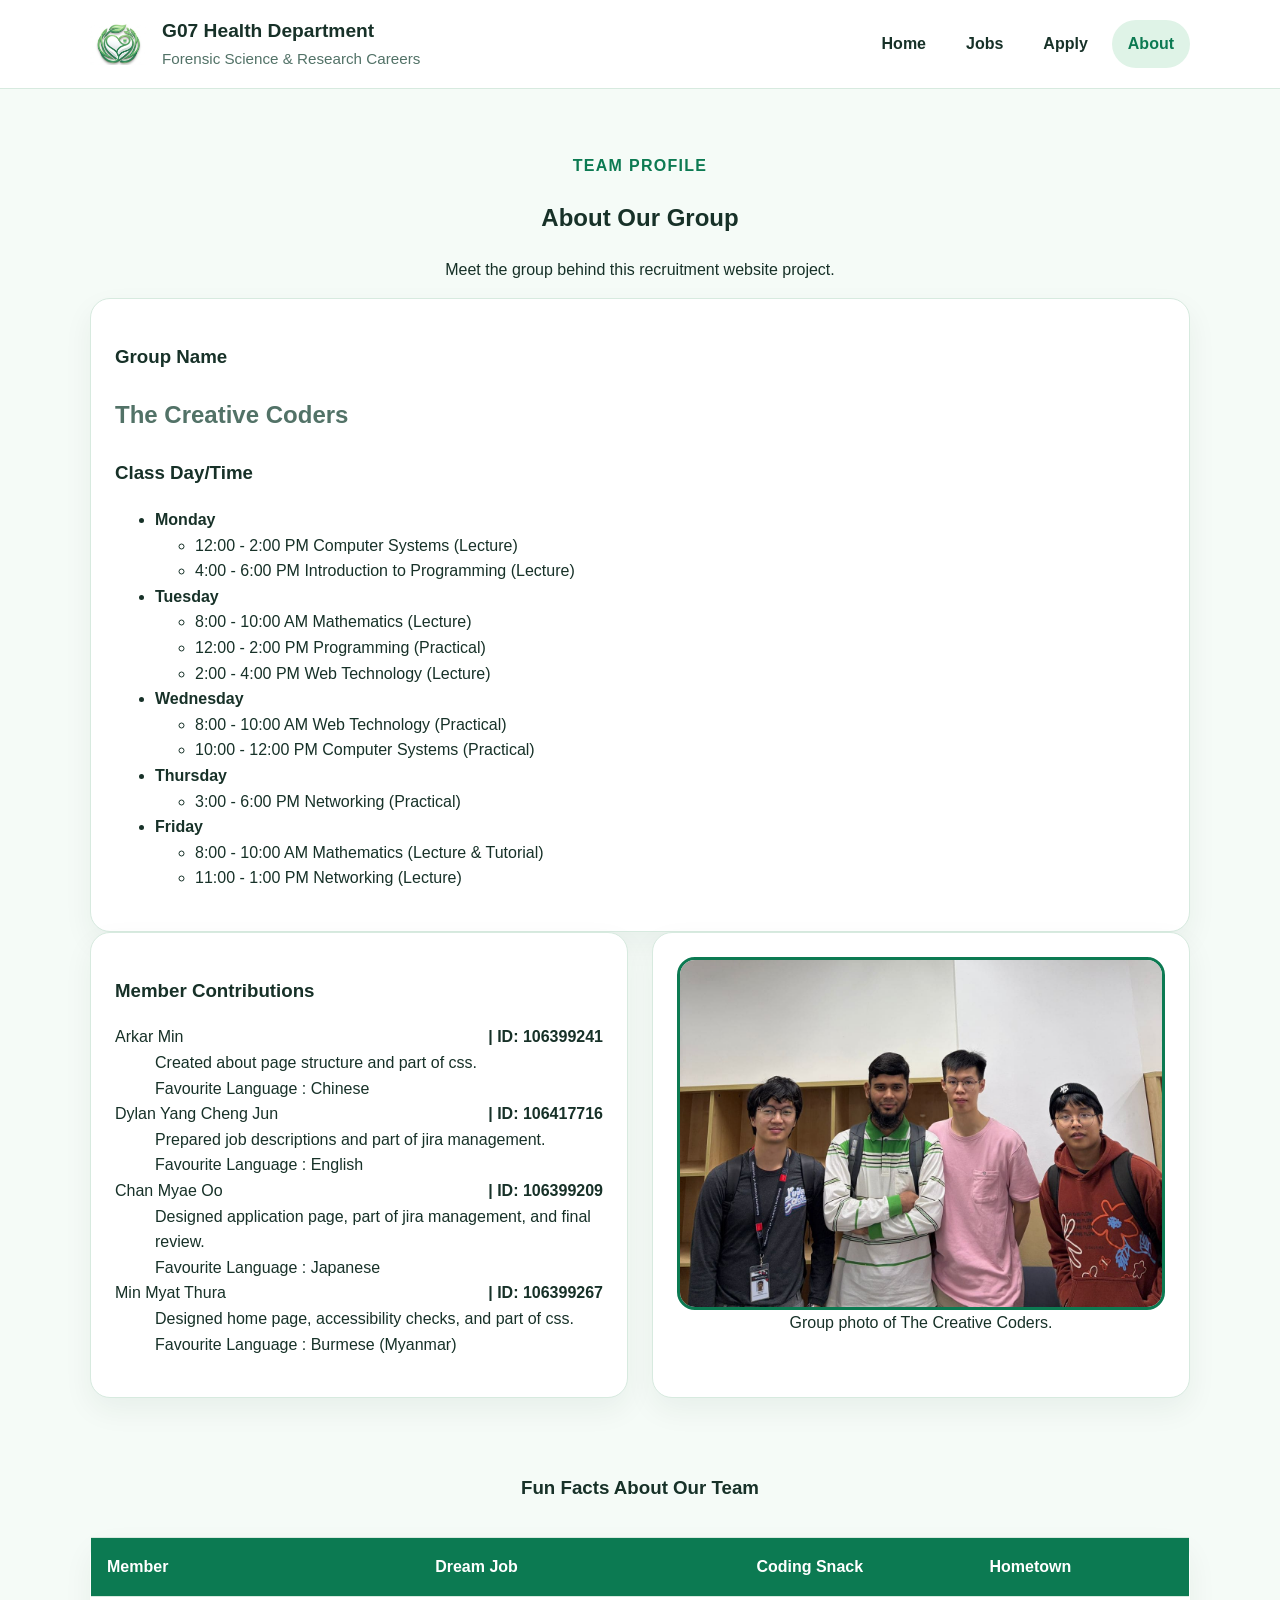
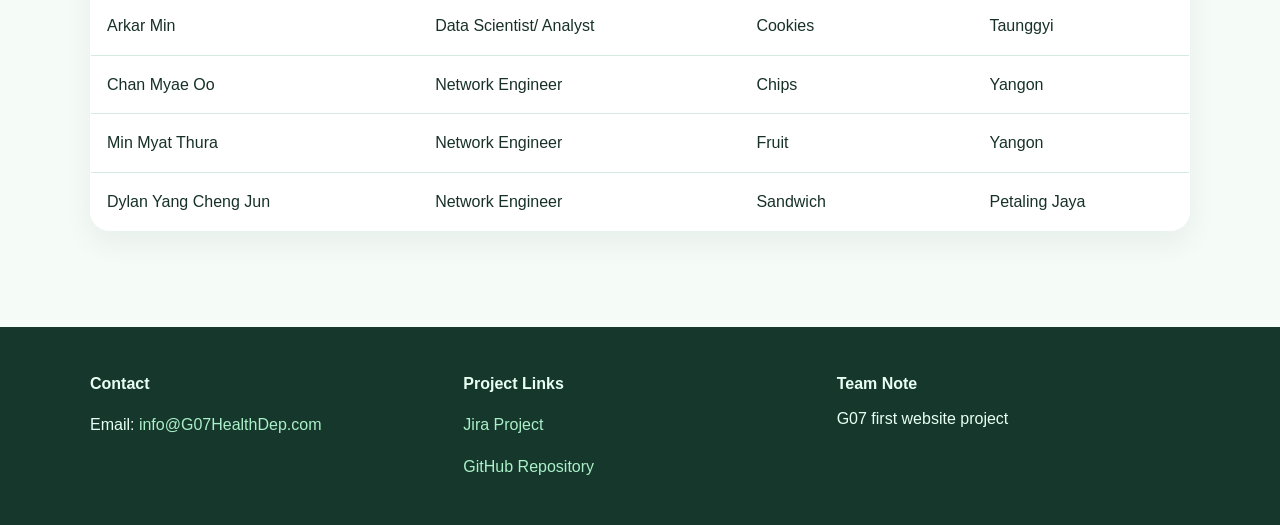
==== commit d81916a4: "modified:   about.html" ====
--- a/about.html
+++ b/about.html
@@ -1,5 +1,6 @@
 <!DOCTYPE html>
 <html lang="en">
+
 <head>
   <meta charset="UTF-8">
   <meta name="viewport" content="width=device-width, initial-scale=1.0">
@@ -7,21 +8,25 @@
   <title>G07 Health Department | About</title>
   <link rel="stylesheet" href="styles.css">
   <style>
-    .student-id { font-weight: 700; }
+    .student-id {
+      float: right;
+      font-weight: 700;
+    }
   </style>
 </head>
+
 <body>
   <a class="skip-link" href="#main-content">Skip to main content</a>
 
   <header class="site-header">
     <div class="container nav-wrap">
-     <a href="index.html" class="brand">
-  <div class="brand-icon" aria-hidden="true"><img src="./LOGO.png" alt="G07 Health Department Logo"></div>
-  <div>
-    <h1 class="brand-name">G07 Health Department</h1>
-    <p class="brand-tagline">Forensic Science & Research Careers</p>
-  </div>
-</a>
+      <a href="index.html" class="brand">
+        <div class="brand-icon" aria-hidden="true"><img src="./LOGO.png" alt="G07 Health Department Logo"></div>
+        <div>
+          <h1 class="brand-name">G07 Health Department</h1>
+          <p class="brand-tagline">Forensic Science & Research Careers</p>
+        </div>
+      </a>
 
       <nav aria-label="Main navigation">
         <ul class="nav-menu">
@@ -43,45 +48,47 @@
 
     <section class="card">
       <h3>Group Name</h3>
-      <h2><p style="color: #527267"><strong>The Creative Coders</strong> </p></h2>
+      <h2>
+        <p style="color: #527267"><strong>The Creative Coders</strong> </p>
+      </h2>
 
       <h3>Class Day/Time</h3>
-    <ul>
-    <li><strong>Monday</strong>
       <ul>
-        <li>12:00 - 2:00 PM Computer Systems (Lecture)</li>
-        <li>4:00 - 6:00 PM Introduction to Programming (Lecture)</li>
+        <li><strong>Monday</strong>
+          <ul>
+            <li>12:00 - 2:00 PM Computer Systems (Lecture)</li>
+            <li>4:00 - 6:00 PM Introduction to Programming (Lecture)</li>
+          </ul>
+        </li>
+
+        <li><strong>Tuesday</strong>
+          <ul>
+            <li>8:00 - 10:00 AM Mathematics (Lecture)</li>
+            <li>12:00 - 2:00 PM Programming (Practical)</li>
+            <li>2:00 - 4:00 PM Web Technology (Lecture)</li>
+          </ul>
+        </li>
+
+        <li><strong>Wednesday</strong>
+          <ul>
+            <li>8:00 - 10:00 AM Web Technology (Practical)</li>
+            <li>10:00 - 12:00 PM Computer Systems (Practical)</li>
+          </ul>
+        </li>
+
+        <li><strong>Thursday</strong>
+          <ul>
+            <li>3:00 - 6:00 PM Networking (Practical)</li>
+          </ul>
+        </li>
+
+        <li><strong>Friday</strong>
+          <ul>
+            <li>8:00 - 10:00 AM Mathematics (Lecture & Tutorial)</li>
+            <li>11:00 - 1:00 PM Networking (Lecture)</li>
+          </ul>
+        </li>
       </ul>
-    </li>
-
-    <li><strong>Tuesday</strong>
-      <ul>
-        <li>8:00 - 10:00 AM Mathematics (Lecture)</li>
-        <li>12:00 - 2:00 PM Programming (Practical)</li>
-        <li>2:00 - 4:00 PM Web Technology (Lecture)</li>
-      </ul>
-    </li>
-
-    <li><strong>Wednesday</strong>
-      <ul>
-        <li>8:00 - 10:00 AM Web Technology (Practical)</li>
-        <li>10:00 - 12:00 PM Computer Systems (Practical)</li>
-      </ul>
-    </li>
-
-    <li><strong>Thursday</strong>
-      <ul>
-        <li>3:00 - 6:00 PM Networking (Practical)</li>
-      </ul>
-    </li>
-
-    <li><strong>Friday</strong>
-      <ul>
-        <li>8:00 - 10:00 AM Mathematics (Lecture & Tutorial)</li>
-        <li>11:00 - 1:00 PM Networking (Lecture)</li>
-      </ul>
-    </li>
-  </ul>
     </section>
 
     <section class="about-layout">
@@ -117,7 +124,9 @@
 
     <section class="section">
       <table class="fun-table">
-        <caption><h3>Fun Facts About Our Team</h3></caption>
+        <caption>
+          <h3>Fun Facts About Our Team</h3>
+        </caption>
         <thead>
           <tr>
             <th scope="col">Member</th>
@@ -164,8 +173,11 @@
       </div>
       <div>
         <h2>Project Links</h2>
-        <p><a href="https://chanmyaeoo.atlassian.net/jira/software/projects/GHRW/summary?atlOrigin=eyJpIjoiMjRjMmI4YTZhYjc0NGNiNmJlZmMxMjY5ZmQ1MmZiNDAiLCJwIjoiaiJ9" target="_blank">Jira Project</a></p>
-        <p><a href="https://github.com/ChanMyae00/G07-Health-Recruitment-Web.git" target="_blank">GitHub Repository</a></p>
+        <p><a
+            href="https://chanmyaeoo.atlassian.net/jira/software/projects/GHRW/summary?atlOrigin=eyJpIjoiMjRjMmI4YTZhYjc0NGNiNmJlZmMxMjY5ZmQ1MmZiNDAiLCJwIjoiaiJ9"
+            target="_blank">Jira Project</a></p>
+        <p><a href="https://github.com/ChanMyae00/G07-Health-Recruitment-Web.git" target="_blank">GitHub Repository</a>
+        </p>
       </div>
       <div>
         <h2>Team Note</h2>
@@ -174,4 +186,5 @@
     </div>
   </footer>
 </body>
-</html>
+
+</html>
